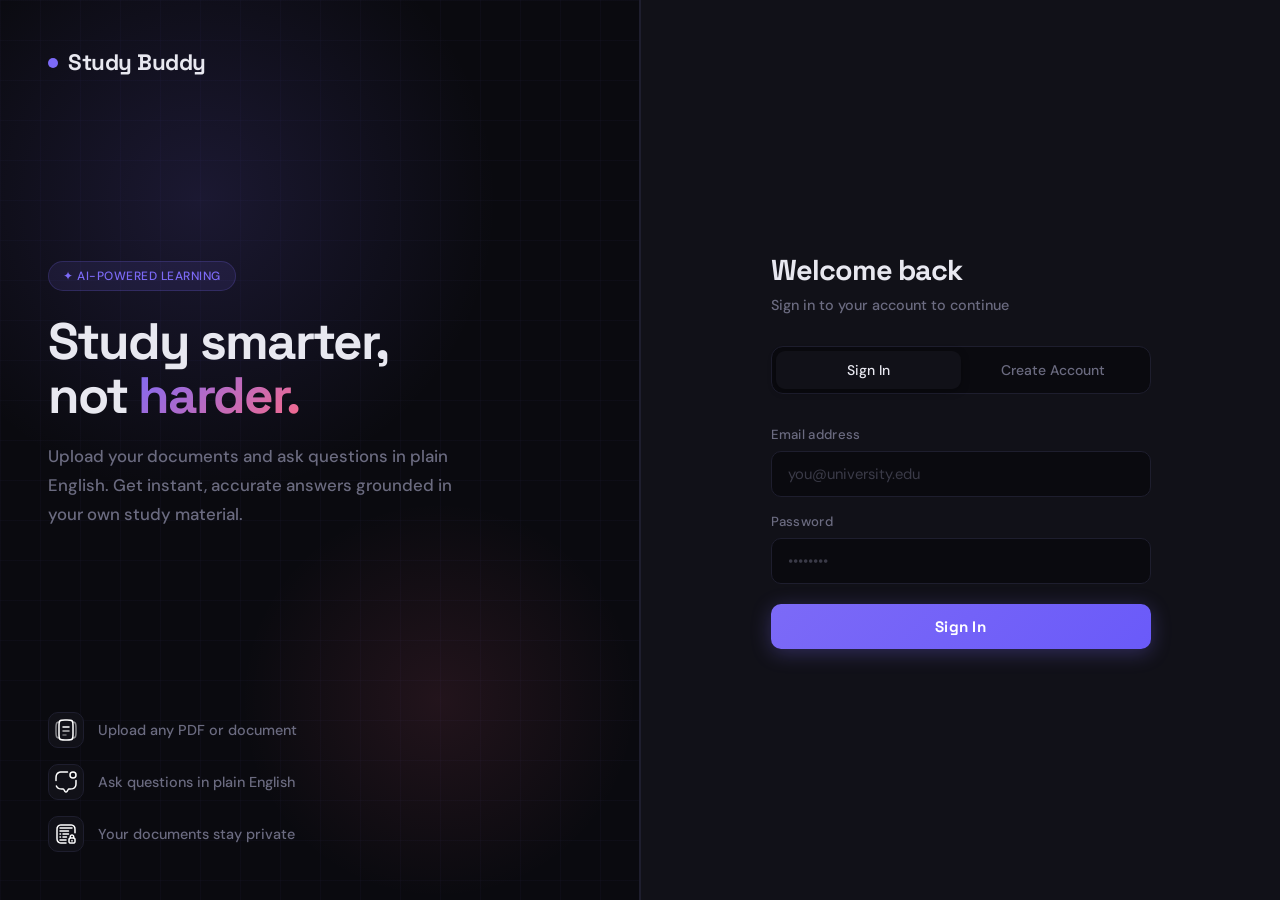
==== static/HTML/index.html @ 40d1d2c9 "wip" ====
<!DOCTYPE html>
<html lang="en">
<head>
    <meta charset="UTF-8">
    <meta name="viewport" content="width=device-width, initial-scale=1.0">
    <title>Study Buddy — Learn Deeper</title>
    <link href="https://fonts.googleapis.com/css2?family=Syne:wght@400;600;700;800&family=DM+Sans:ital,wght@0,300;0,400;0,500;1,300&display=swap" rel="stylesheet">
    <link href="https://fonts.googleapis.com/css2?family=Space+Grotesk:wght@300..700&display=swap" rel="stylesheet">
    <link href="https://fonts.googleapis.com/css2?family=Plus+Jakarta+Sans:ital,wght@0,200..800;1,200..800&display=swap" rel="stylesheet">
    <link rel="stylesheet" href="../CSS/index.css">
    
</head>
<body>

<div class="left">
    <div class="grid-bg"></div>
    <div class="logo">
        <div class="logo-dot"></div>
        Study Buddy
    </div>

    <div class="hero">
        <div class="hero-tag">✦ AI-Powered Learning</div>
        <h1>Study smarter,<br>not <span>harder.</span></h1>
        <p>Upload your documents and ask questions in plain English. Get instant, accurate answers grounded in your own study material.</p>
    </div>

    <div class="features">
        <div class="feature">
            <div class="feature-icon">

                <svg xmlns="http://www.w3.org/2000/svg" width="24" height="24" viewBox="0 0 24 24"><g fill="none" stroke="#fff" stroke-width="1.5"><path d="M5 8c0-2.828 0-4.243.879-5.121C6.757 2 8.172 2 11 2h2c2.828 0 4.243 0 5.121.879C19 3.757 19 5.172 19 8v8c0 2.828 0 4.243-.879 5.121C17.243 22 15.828 22 13 22h-2c-2.828 0-4.243 0-5.121-.879C5 20.243 5 18.828 5 16z"/><path d="M5 4.076c-.975.096-1.631.313-2.121.803C2 5.757 2 7.172 2 10v4c0 2.828 0 4.243.879 5.121c.49.49 1.146.707 2.121.803M19 4.076c.975.096 1.631.313 2.121.803C22 5.757 22 7.172 22 10v4c0 2.828 0 4.243-.879 5.121c-.49.49-1.146.707-2.121.803" opacity="0.5"/><path stroke-linecap="round" d="M9 13h6" opacity="0.7"/><path stroke-linecap="round" d="M9 9h6"/><path stroke-linecap="round" d="M9 17h3" opacity="0.4"/></g></svg>

            </div>
            <span>Upload any PDF or document</span>
        </div>
        <div class="feature">
            <div class="feature-icon">

                <svg xmlns="http://www.w3.org/2000/svg" width="24" height="24" viewBox="0 0 24 24"><g fill="none"><path fill="#fff" d="m13.087 21.388l.645.382zm.542-.916l-.646-.382zm-3.258 0l-.645.382zm.542.916l.646-.382zM13.5 2.75a.75.75 0 0 0 0-1.5zm9.25 7.75a.75.75 0 0 0-1.5 0zm-21.5 0a.75.75 0 0 0 1.5 0zm1.824 5.126a.75.75 0 0 0-1.386.574zm4.716 3.365l-.013.75zm-2.703-.372l-.287.693zm16.532-2.706l.693.287zm-5.409 3.078l-.012-.75zm2.703-.372l.287.693zM4.388 2.737l-.392-.64zm-1.651 1.65l-.64-.391zM9.403 19.21l.377-.649zm4.33 2.56l.541-.916l-1.29-.764l-.543.916zm-4.007-.916l.542.916l1.29-.764l-.541-.916zm2.715.152a.52.52 0 0 1-.882 0l-1.291.764c.773 1.307 2.69 1.307 3.464 0zM10.5 2.75h3v-1.5h-3zm10.75 7.75v1h1.5v-1zM7.803 18.242c-1.256-.022-1.914-.102-2.43-.316L4.8 19.313c.805.334 1.721.408 2.977.43zM1.688 16.2A5.75 5.75 0 0 0 4.8 19.312l.574-1.386a4.25 4.25 0 0 1-2.3-2.3zm19.562-4.7c0 1.175 0 2.019-.046 2.685c-.045.659-.131 1.089-.277 1.441l1.385.574c.235-.566.338-1.178.389-1.913c.05-.729.049-1.632.049-2.787zm-5.027 8.241c1.256-.021 2.172-.095 2.977-.429l-.574-1.386c-.515.214-1.173.294-2.428.316zm4.704-4.115a4.25 4.25 0 0 1-2.3 2.3l.573 1.386a5.75 5.75 0 0 0 3.112-3.112zM10.5 1.25c-1.622 0-2.891 0-3.904.095c-1.023.098-1.862.3-2.6.752l.783 1.28c.464-.285 1.045-.451 1.96-.538c.924-.088 2.11-.089 3.761-.089zM2.75 10.5c0-1.651 0-2.837.089-3.762c.087-.914.253-1.495.537-1.959l-1.279-.783c-.452.738-.654 1.577-.752 2.6C1.25 7.61 1.25 8.878 1.25 10.5zm1.246-8.403a5.75 5.75 0 0 0-1.899 1.899l1.28.783a4.25 4.25 0 0 1 1.402-1.403zm7.02 17.993c-.202-.343-.38-.646-.554-.884a2.2 2.2 0 0 0-.682-.645l-.754 1.297c.047.028.112.078.224.232c.121.166.258.396.476.764zm-3.24-.349c.44.008.718.014.93.037c.198.022.275.054.32.08l.754-1.297a2.2 2.2 0 0 0-.909-.274c-.298-.033-.657-.038-1.069-.045zm6.498 1.113c.218-.367.355-.598.476-.764c.112-.154.177-.204.224-.232l-.754-1.297c-.29.17-.5.395-.682.645c-.173.238-.352.54-.555.884zm1.924-2.612c-.412.007-.771.012-1.069.045c-.311.035-.616.104-.909.274l.754 1.297c.045-.026.122-.058.32-.08c.212-.023.49-.03.93-.037z"/><circle cx="19" cy="5" r="3" stroke="#fff" stroke-width="1.5"/></g></svg>

            </div>
            <span>Ask questions in plain English</span>
        </div>
        <div class="feature">
            <div class="feature-icon">

                <svg xmlns="http://www.w3.org/2000/svg" width="24" height="24" viewBox="0 0 24 24"><path fill="#fff" d="M9.367 2.25h5.266c1.092 0 1.958 0 2.655.057c.714.058 1.317.18 1.869.46a4.75 4.75 0 0 1 2.075 2.077c.281.55.403 1.154.461 1.868c.057.697.057 1.563.057 2.655V10.8a.75.75 0 0 1-1.5 0V9.4c0-1.132 0-1.937-.052-2.566c-.05-.62-.147-1.005-.302-1.31a3.25 3.25 0 0 0-1.42-1.42c-.305-.155-.69-.251-1.31-.302c-.63-.051-1.434-.052-2.566-.052H9.4c-1.132 0-1.937 0-2.566.052c-.62.05-1.005.147-1.31.302a3.25 3.25 0 0 0-1.42 1.42c-.155.305-.251.69-.302 1.31c-.051.63-.052 1.434-.052 2.566v5.2c0 1.133 0 1.937.052 2.566c.05.62.147 1.005.302 1.31a3.25 3.25 0 0 0 1.42 1.42c.305.155.69.251 1.31.302c.63.051 1.434.052 2.566.052H12a.75.75 0 0 1 0 1.5H9.367c-1.092 0-1.958 0-2.655-.057c-.714-.058-1.317-.18-1.868-.46a4.75 4.75 0 0 1-2.076-2.076c-.281-.552-.403-1.155-.461-1.869c-.057-.697-.057-1.563-.057-2.655V9.367c0-1.092 0-1.958.057-2.655c.058-.714.18-1.317.46-1.868a4.75 4.75 0 0 1 2.077-2.076c.55-.281 1.154-.403 1.868-.461c.697-.057 1.563-.057 2.655-.057"/><path fill="#fff" d="M15.536 14.778c0-1.37 1.077-2.528 2.464-2.528s2.464 1.158 2.464 2.528v.732q.093.036.184.083c.386.204.694.526.885.915c.13.264.176.535.197.802c.02.252.02.557.02.907v.677c0 .35 0 .655-.02.907a2.2 2.2 0 0 1-.197.802c-.192.39-.5.711-.885.915a2 2 0 0 1-.797.211c-.247.021-.544.021-.88.021h-1.943c-.335 0-.632 0-.879-.02a2 2 0 0 1-.797-.212a2.06 2.06 0 0 1-.885-.915a2.2 2.2 0 0 1-.197-.802c-.02-.252-.02-.557-.02-.907v-.677c0-.35 0-.655.02-.907c.02-.267.068-.538.197-.802c.191-.39.5-.711.885-.915q.09-.048.184-.083zm1.5.583h1.928v-.583c0-.594-.457-1.028-.964-1.028s-.964.434-.964 1.028zm-.76 1.516c-.166.014-.212.036-.224.043a.56.56 0 0 0-.239.25a.8.8 0 0 0-.048.258a12 12 0 0 0-.015.816v.623c0 .385 0 .63.015.816c.014.178.038.237.048.258c.055.112.14.198.24.25c.011.007.057.03.223.044c.175.014.408.015.781.015h1.886c.373 0 .606 0 .781-.015c.166-.014.212-.037.224-.043a.56.56 0 0 0 .239-.25a.8.8 0 0 0 .048-.259c.015-.186.015-.431.015-.816v-.623c0-.385 0-.63-.015-.816a.8.8 0 0 0-.048-.258a.56.56 0 0 0-.24-.25c-.011-.007-.057-.03-.223-.043a10 10 0 0 0-.781-.016h-1.886c-.373 0-.606 0-.781.016"/><path fill="#fff" d="M18 17.75a.75.75 0 0 1 .75.75v.5a.75.75 0 0 1-1.5 0v-.5a.75.75 0 0 1 .75-.75M5.25 6A.75.75 0 0 1 6 5.25h12a.75.75 0 0 1 0 1.5H6A.75.75 0 0 1 5.25 6m0 3A.75.75 0 0 1 6 8.25h8.5a.75.75 0 0 1 0 1.5H6A.75.75 0 0 1 5.25 9m0 3a.75.75 0 0 1 .75-.75h.5a.75.75 0 0 1 0 1.5H6a.75.75 0 0 1-.75-.75m0 3a.75.75 0 0 1 .75-.75h.5a.75.75 0 0 1 0 1.5H6a.75.75 0 0 1-.75-.75m3-3a.75.75 0 0 1 .75-.75h5.5a.75.75 0 0 1 0 1.5H9a.75.75 0 0 1-.75-.75m0 3a.75.75 0 0 1 .75-.75h3.5a.75.75 0 0 1 0 1.5H9a.75.75 0 0 1-.75-.75m-3 3a.75.75 0 0 1 .75-.75h6a.75.75 0 0 1 0 1.5H6a.75.75 0 0 1-.75-.75"/></svg>

            </div>
            <span>Your documents stay private</span>
        </div>
    </div>
</div>

<div class="divider"></div>

<div class="right">
    <div class="form-container">
        <h2 class="form-title" id="formTitle">Welcome back</h2>
        <p class="form-subtitle" id="formSubtitle">Sign in to your account to continue</p>

        <div class="tabs">
            <button class="tab active" onclick="switchTab('login')">Sign In</button>
            <button class="tab" onclick="switchTab('signup')">Create Account</button>
        </div>

        <div id="message" class="message"></div>

        <form class="form" onsubmit="handleSubmit(event)">
            <div class="field">
                <label>Email address</label>
                <input type="email" id="email" placeholder="you@university.edu" required autocomplete="email" />
            </div>
            <div class="field">
                <label>Password</label>
                <input type="password" id="password" placeholder="••••••••" required autocomplete="current-password" />
            </div>
            <button type="submit" class="btn btn-primary" id="submitBtn">Sign In</button>
        </form>
    </div>
</div>

<script src="../JavaScript/index.js">

</script>

</body>
</html>
---- static/CSS/index.css ----
:root {
            --bg: #0a0a0f;
            --surface: #111118;
            --border: #1e1e2e;
            --accent: #7c6af7;
            --accent2: #f76a8a;
            --text: #e8e8f0;
            --muted: #6b6b80;
            --success: #4ade80;
            --error: #f87171;
        }

        * { margin: 0; padding: 0; box-sizing: border-box; }

        body {
            background: var(--bg);
            color: var(--text);
            font-family: 'DM Sans', sans-serif;
            min-height: 100vh;
            display: flex;
            overflow: hidden;
        }

        /* LEFT PANEL */
        .left {
            flex: 1;
            display: flex;
            flex-direction: column;
            justify-content: space-between;
            padding: 48px;
            position: relative;
            overflow: hidden;
        }

        .left::before {
            content: '';
            position: absolute;
            width: 600px;
            height: 600px;
            background: radial-gradient(circle, rgba(124,106,247,0.15) 0%, transparent 70%);
            top: -100px;
            left: -100px;
            pointer-events: none;
        }

        .left::after {
            content: '';
            position: absolute;
            width: 400px;
            height: 400px;
            background: radial-gradient(circle, rgba(247,106,138,0.1) 0%, transparent 70%);
            bottom: 0;
            right: 0;
            pointer-events: none;
        }

        .logo {
            font-family: 'Space Grotesk', sans-serif;
            font-weight: 800;
            font-size: 1.4rem;
            letter-spacing: -0.5px;
            display: flex;
            align-items: center;
            gap: 10px;
            z-index: 1;
        }

        .logo-dot {
            width: 10px;
            height: 10px;
            background: var(--accent);
            border-radius: 50%;
            animation: pulse 2s ease-in-out infinite;
        }

        @keyframes pulse {
            0%, 100% { transform: scale(1); opacity: 1; }
            50% { transform: scale(1.4); opacity: 0.7; }
        }

        .hero {
            z-index: 1;
        }

        .hero-tag {
            display: inline-block;
            font-size: 0.75rem;
            font-weight: 500;
            color: var(--accent);
            background: rgba(124,106,247,0.1);
            border: 1px solid rgba(124,106,247,0.2);
            padding: 6px 14px;
            border-radius: 100px;
            margin-bottom: 24px;
            letter-spacing: 0.5px;
            text-transform: uppercase;
        }

        .hero h1 {
            font-family: 'Space Grotesk', sans-serif;
            font-weight: 800;
            font-size: clamp(2.5rem, 4vw, 3.8rem);
            line-height: 1.05;
            letter-spacing: -2px;
            margin-bottom: 20px;
        }

        .hero h1 span {
            background: linear-gradient(135deg, var(--accent), var(--accent2));
            -webkit-background-clip: text;
            -webkit-text-fill-color: transparent;
            background-clip: text;
        }

        .hero p {
            color: var(--muted);
            font-size: 1.05rem;
            line-height: 1.7;
            max-width: 420px;
            font-weight: 500;
        }

        .features {
            display: flex;
            flex-direction: column;
            gap: 16px;
            z-index: 1;
        }

        .feature {
            display: flex;
            align-items: center;
            gap: 14px;
            color: var(--muted);
            font-size: 0.9rem;
        }

        .feature span{
            color: var(--muted);
            font-size: 0.9rem;
            line-height: 1.7;
            max-width: 420px;
            font-weight: 500;
        }

        .feature-icon {
            width: 36px;
            height: 36px;
            background: var(--surface);
            border: 1px solid var(--border);
            border-radius: 10px;
            display: flex;
            align-items: center;
            justify-content: center;
            font-size: 1rem;
            flex-shrink: 0;
        }

        /* DIVIDER */
        .divider {
            width: 1px;
            background: var(--border);
        }

        /* RIGHT PANEL */
        .right {
            width: 50%;
            display: flex;
            align-items: center;
            justify-content: center;
            padding: 48px 40px;
            background: var(--surface);
            border-left: 1px solid var(--border);
        }

        .form-container {
            width: 100%;
            max-width: 380px;
            animation: fadeUp 0.5s ease forwards;
        }

        .form-title {
            font-family: 'Space Grotesk', sans-serif;
            font-weight: 700;
            font-size: 1.8rem;
            letter-spacing: -1px;
            margin-bottom: 8px;
        }

        .form-subtitle {
            color: var(--muted);
            font-size: 0.9rem;
            margin-bottom: 32px;
            font-weight: 500;
        }

        .tabs {
            display: flex;
            background: var(--bg);
            border-radius: 12px;
            padding: 4px;
            margin-bottom: 32px;
            border: 1px solid var(--border);
        }

        .tab {
            flex: 1;
            padding: 10px;
            text-align: center;
            font-size: 0.875rem;
            font-weight: 500;
            color: var(--muted);
            cursor: pointer;
            border-radius: 9px;
            transition: all 0.2s ease;
            font-family: 'DM Sans', sans-serif;
            border: none;
            background: none;
        }

        .tab.active {
            background: var(--surface);
            color: var(--text);
            box-shadow: 0 2px 8px rgba(0,0,0,0.3);
        }

        .form { display: flex; flex-direction: column; gap: 16px; }

        .field { display: flex; flex-direction: column; gap: 8px; }

        .field label {
            font-size: 0.825rem;
            font-weight: 500;
            color: var(--muted);
            letter-spacing: 0.3px;
        }

        .field input {
            background: var(--bg);
            border: 1px solid var(--border);
            border-radius: 10px;
            padding: 12px 16px;
            color: var(--text);
            font-family: 'DM Sans', sans-serif;
            font-size: 0.925rem;
            transition: all 0.2s ease;
            outline: none;
        }

        .field input:focus {
            border-color: var(--accent);
            box-shadow: 0 0 0 3px rgba(124,106,247,0.1);
        }

        .field input::placeholder { color: var(--muted); opacity: 0.5; }

        .btn {
            padding: 13px;
            border-radius: 10px;
            border: none;
            font-family: 'Space Grotesk', sans-serif;
            font-weight: 700;
            font-size: 0.95rem;
            cursor: pointer;
            transition: all 0.2s ease;
            margin-top: 4px;
            letter-spacing: 0.3px;
            width: 100%;
        }

        .btn-primary {
            background: linear-gradient(135deg, var(--accent), #6a5af9);
            color: white;
            box-shadow: 0 4px 20px rgba(124,106,247,0.3);
        }

        .btn-primary:hover {
            transform: translateY(-1px);
            box-shadow: 0 6px 24px rgba(124,106,247,0.4);
        }

        .btn-primary:active { transform: translateY(0); }
        .btn:disabled { opacity: 0.6; cursor: not-allowed; transform: none !important; }

        .message {
            padding: 12px 16px;
            border-radius: 10px;
            font-size: 0.875rem;
            display: none;
            align-items: center;
            gap: 10px;
            margin-bottom: 16px;
        }

        .message.error {
            background: rgba(248,113,113,0.1);
            border: 1px solid rgba(248,113,113,0.2);
            color: var(--error);
            display: flex;
        }

        .message.success {
            background: rgba(74,222,128,0.1);
            border: 1px solid rgba(74,222,128,0.2);
            color: var(--success);
            display: flex;
        }

        @keyframes spin { to { transform: rotate(360deg); } }

        .spinner {
            width: 16px;
            height: 16px;
            border: 2px solid rgba(255,255,255,0.3);
            border-top-color: white;
            border-radius: 50%;
            animation: spin 0.7s linear infinite;
            display: inline-block;
            margin-right: 8px;
            vertical-align: middle;
        }

        @keyframes fadeUp {
            from { opacity: 0; transform: translateY(16px); }
            to { opacity: 1; transform: translateY(0); }
        }

        .grid-bg {
            position: absolute;
            inset: 0;
            background-image:
                linear-gradient(rgba(124,106,247,0.03) 1px, transparent 1px),
                linear-gradient(90deg, rgba(124,106,247,0.03) 1px, transparent 1px);
            background-size: 40px 40px;
            pointer-events: none;
        }

        /* MOBILE */
        @media (max-width: 768px) {
            body {
                flex-direction: column;
                overflow: auto;
            }

            .left {
                padding: 32px 24px;
                min-height: auto;
                gap: 32px;
            }

            .hero h1 { font-size: 2.2rem; }

            .features { display: none; }

            .divider { width: 100%; height: 1px; }

            .right {
                width: 100%;
                border-left: none;
                border-top: 1px solid var(--border);
                padding: 32px 24px 48px;
                align-items: flex-start;
            }

            .form-container { max-width: 100%; }

            .field input { font-size: 16px; }
        }

        @media (max-width: 768px) {
        body {
            flex-direction: column;
            overflow: auto;
        }

        .left {
            width: 100%;
            min-height: auto;
            padding: 32px 24px;
            gap: 24px;
        }

        .hero h1 { font-size: 2.2rem; }

        .features { display: none; }

        .divider { width: 100%; height: 1px; }

        .right {
            width: 100%;
            border-left: none;
            border-top: 1px solid var(--border);
            padding: 32px 24px 48px;
            align-items: flex-start;
        }

        .form-container { max-width: 100%; }

        .field input { font-size: 16px; }
    }
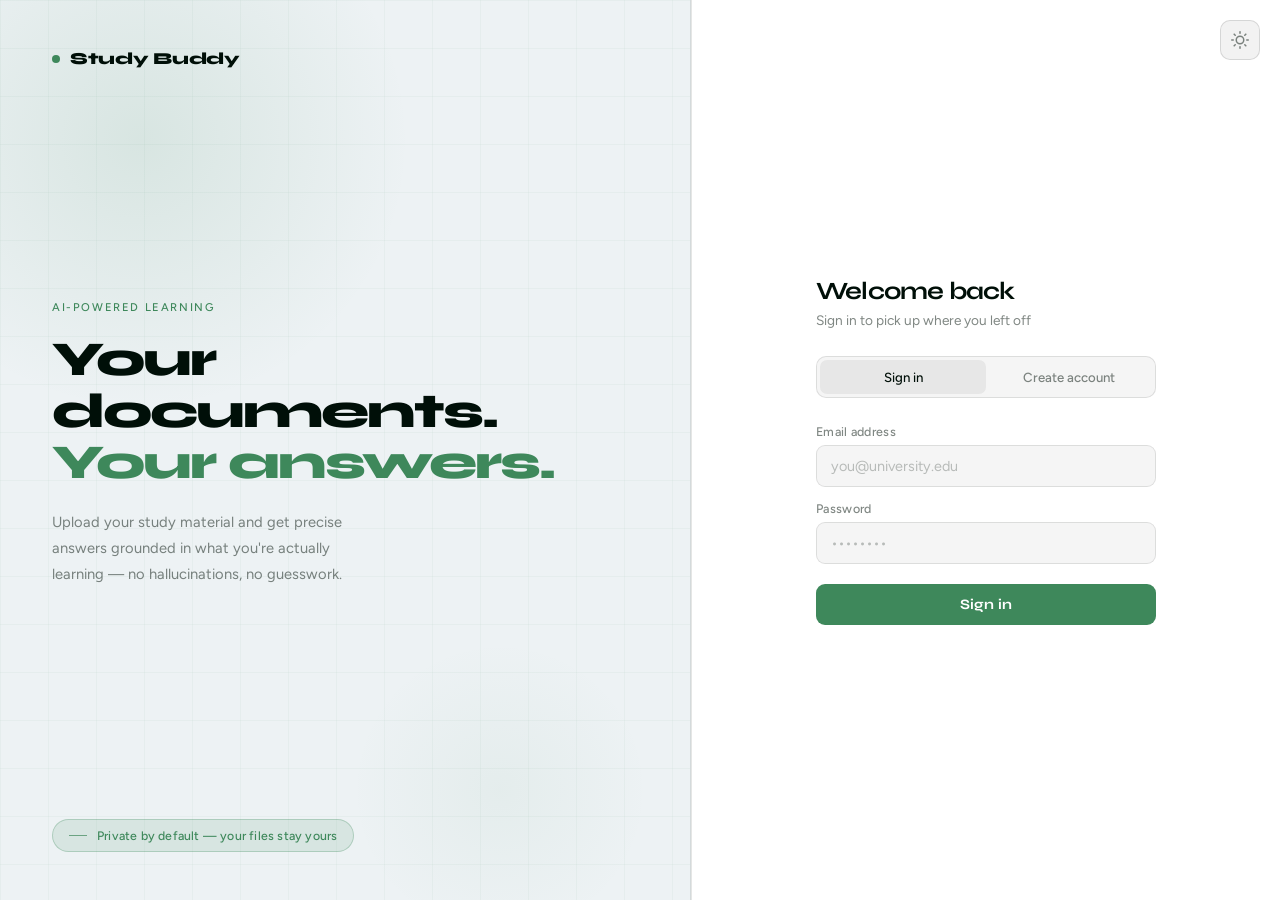
==== commit 5036afb3: "initial commit" ====
--- a/static/HTML/index.html
+++ b/static/HTML/index.html
@@ -1,89 +1,89 @@
+
 <!DOCTYPE html>
-<html lang="en">
+<html lang="en" data-theme="light">
 <head>
-    <meta charset="UTF-8">
-    <meta name="viewport" content="width=device-width, initial-scale=1.0">
-    <title>Study Buddy — Learn Deeper</title>
-    <link href="https://fonts.googleapis.com/css2?family=Syne:wght@400;600;700;800&family=DM+Sans:ital,wght@0,300;0,400;0,500;1,300&display=swap" rel="stylesheet">
-    <link href="https://fonts.googleapis.com/css2?family=Space+Grotesk:wght@300..700&display=swap" rel="stylesheet">
-    <link href="https://fonts.googleapis.com/css2?family=Plus+Jakarta+Sans:ital,wght@0,200..800;1,200..800&display=swap" rel="stylesheet">
-    <link rel="stylesheet" href="../CSS/index.css">
-    
+  <meta charset="UTF-8" />
+  <meta name="viewport" content="width=device-width, initial-scale=1.0" />
+  <title>Study Buddy — Learn Deeper</title>
+  <link rel="preconnect" href="https://fonts.googleapis.com" />
+  <link rel="preconnect" href="https://fonts.gstatic.com" crossorigin />
+  <link href="https://fonts.googleapis.com/css2?family=Syne:wght@400;500;700;800&family=Figtree:wght@300;400;500&display=swap" rel="stylesheet" />
+   <link rel="stylesheet" href="../CSS/index.css">
 </head>
 <body>
 
-<div class="left">
-    <div class="grid-bg"></div>
-    <div class="logo">
-        <div class="logo-dot"></div>
+  <!-- Theme toggle -->
+  <button class="theme-toggle" onclick="toggleTheme()" aria-label="Toggle theme">
+    <!-- Moon (shown in dark mode) -->
+    <svg class="icon-moon" viewBox="0 0 24 24" fill="none" stroke="currentColor" stroke-width="2" stroke-linecap="round" stroke-linejoin="round" style="color:var(--toggle-icon)">
+      <path d="M21 12.79A9 9 0 1 1 11.21 3a7 7 0 0 0 9.79 9.79z"/>
+    </svg>
+    <!-- Sun (shown in light mode) -->
+    <svg class="icon-sun" viewBox="0 0 24 24" fill="none" stroke="currentColor" stroke-width="2" stroke-linecap="round" stroke-linejoin="round" style="color:var(--toggle-icon)">
+      <circle cx="12" cy="12" r="5"/>
+      <line x1="12" y1="1" x2="12" y2="3"/>
+      <line x1="12" y1="21" x2="12" y2="23"/>
+      <line x1="4.22" y1="4.22" x2="5.64" y2="5.64"/>
+      <line x1="18.36" y1="18.36" x2="19.78" y2="19.78"/>
+      <line x1="1" y1="12" x2="3" y2="12"/>
+      <line x1="21" y1="12" x2="23" y2="12"/>
+      <line x1="4.22" y1="19.78" x2="5.64" y2="18.36"/>
+      <line x1="18.36" y1="5.64" x2="19.78" y2="4.22"/>
+    </svg>
+  </button>
+
+  <div class="wrap">
+
+    <!-- LEFT -->
+    <div class="left">
+      <div class="grid-overlay"></div>
+
+      <div class="wordmark">
+        <span class="dot"></span>
         Study Buddy
+      </div>
+
+      <div class="brand-body">
+        <p class="eyebrow">AI-Powered Learning</p>
+        <h1 class="headline">Your documents.<br><em>Your answers.</em></h1>
+        <p class="sub">Upload your study material and get precise answers grounded in what you're actually learning — no hallucinations, no guesswork.</p>
+      </div>
+
+      <div class="tag">
+        <span class="tag-line"></span>
+        <span class="tag-text">Private by default &mdash; your files stay yours</span>
+      </div>
     </div>
 
-    <div class="hero">
-        <div class="hero-tag">✦ AI-Powered Learning</div>
-        <h1>Study smarter,<br>not <span>harder.</span></h1>
-        <p>Upload your documents and ask questions in plain English. Get instant, accurate answers grounded in your own study material.</p>
-    </div>
+    <div class="divider"></div>
 
-    <div class="features">
-        <div class="feature">
-            <div class="feature-icon">
-
-                <svg xmlns="http://www.w3.org/2000/svg" width="24" height="24" viewBox="0 0 24 24"><g fill="none" stroke="#fff" stroke-width="1.5"><path d="M5 8c0-2.828 0-4.243.879-5.121C6.757 2 8.172 2 11 2h2c2.828 0 4.243 0 5.121.879C19 3.757 19 5.172 19 8v8c0 2.828 0 4.243-.879 5.121C17.243 22 15.828 22 13 22h-2c-2.828 0-4.243 0-5.121-.879C5 20.243 5 18.828 5 16z"/><path d="M5 4.076c-.975.096-1.631.313-2.121.803C2 5.757 2 7.172 2 10v4c0 2.828 0 4.243.879 5.121c.49.49 1.146.707 2.121.803M19 4.076c.975.096 1.631.313 2.121.803C22 5.757 22 7.172 22 10v4c0 2.828 0 4.243-.879 5.121c-.49.49-1.146.707-2.121.803" opacity="0.5"/><path stroke-linecap="round" d="M9 13h6" opacity="0.7"/><path stroke-linecap="round" d="M9 9h6"/><path stroke-linecap="round" d="M9 17h3" opacity="0.4"/></g></svg>
-
-            </div>
-            <span>Upload any PDF or document</span>
-        </div>
-        <div class="feature">
-            <div class="feature-icon">
-
-                <svg xmlns="http://www.w3.org/2000/svg" width="24" height="24" viewBox="0 0 24 24"><g fill="none"><path fill="#fff" d="m13.087 21.388l.645.382zm.542-.916l-.646-.382zm-3.258 0l-.645.382zm.542.916l.646-.382zM13.5 2.75a.75.75 0 0 0 0-1.5zm9.25 7.75a.75.75 0 0 0-1.5 0zm-21.5 0a.75.75 0 0 0 1.5 0zm1.824 5.126a.75.75 0 0 0-1.386.574zm4.716 3.365l-.013.75zm-2.703-.372l-.287.693zm16.532-2.706l.693.287zm-5.409 3.078l-.012-.75zm2.703-.372l.287.693zM4.388 2.737l-.392-.64zm-1.651 1.65l-.64-.391zM9.403 19.21l.377-.649zm4.33 2.56l.541-.916l-1.29-.764l-.543.916zm-4.007-.916l.542.916l1.29-.764l-.541-.916zm2.715.152a.52.52 0 0 1-.882 0l-1.291.764c.773 1.307 2.69 1.307 3.464 0zM10.5 2.75h3v-1.5h-3zm10.75 7.75v1h1.5v-1zM7.803 18.242c-1.256-.022-1.914-.102-2.43-.316L4.8 19.313c.805.334 1.721.408 2.977.43zM1.688 16.2A5.75 5.75 0 0 0 4.8 19.312l.574-1.386a4.25 4.25 0 0 1-2.3-2.3zm19.562-4.7c0 1.175 0 2.019-.046 2.685c-.045.659-.131 1.089-.277 1.441l1.385.574c.235-.566.338-1.178.389-1.913c.05-.729.049-1.632.049-2.787zm-5.027 8.241c1.256-.021 2.172-.095 2.977-.429l-.574-1.386c-.515.214-1.173.294-2.428.316zm4.704-4.115a4.25 4.25 0 0 1-2.3 2.3l.573 1.386a5.75 5.75 0 0 0 3.112-3.112zM10.5 1.25c-1.622 0-2.891 0-3.904.095c-1.023.098-1.862.3-2.6.752l.783 1.28c.464-.285 1.045-.451 1.96-.538c.924-.088 2.11-.089 3.761-.089zM2.75 10.5c0-1.651 0-2.837.089-3.762c.087-.914.253-1.495.537-1.959l-1.279-.783c-.452.738-.654 1.577-.752 2.6C1.25 7.61 1.25 8.878 1.25 10.5zm1.246-8.403a5.75 5.75 0 0 0-1.899 1.899l1.28.783a4.25 4.25 0 0 1 1.402-1.403zm7.02 17.993c-.202-.343-.38-.646-.554-.884a2.2 2.2 0 0 0-.682-.645l-.754 1.297c.047.028.112.078.224.232c.121.166.258.396.476.764zm-3.24-.349c.44.008.718.014.93.037c.198.022.275.054.32.08l.754-1.297a2.2 2.2 0 0 0-.909-.274c-.298-.033-.657-.038-1.069-.045zm6.498 1.113c.218-.367.355-.598.476-.764c.112-.154.177-.204.224-.232l-.754-1.297c-.29.17-.5.395-.682.645c-.173.238-.352.54-.555.884zm1.924-2.612c-.412.007-.771.012-1.069.045c-.311.035-.616.104-.909.274l.754 1.297c.045-.026.122-.058.32-.08c.212-.023.49-.03.93-.037z"/><circle cx="19" cy="5" r="3" stroke="#fff" stroke-width="1.5"/></g></svg>
-
-            </div>
-            <span>Ask questions in plain English</span>
-        </div>
-        <div class="feature">
-            <div class="feature-icon">
-
-                <svg xmlns="http://www.w3.org/2000/svg" width="24" height="24" viewBox="0 0 24 24"><path fill="#fff" d="M9.367 2.25h5.266c1.092 0 1.958 0 2.655.057c.714.058 1.317.18 1.869.46a4.75 4.75 0 0 1 2.075 2.077c.281.55.403 1.154.461 1.868c.057.697.057 1.563.057 2.655V10.8a.75.75 0 0 1-1.5 0V9.4c0-1.132 0-1.937-.052-2.566c-.05-.62-.147-1.005-.302-1.31a3.25 3.25 0 0 0-1.42-1.42c-.305-.155-.69-.251-1.31-.302c-.63-.051-1.434-.052-2.566-.052H9.4c-1.132 0-1.937 0-2.566.052c-.62.05-1.005.147-1.31.302a3.25 3.25 0 0 0-1.42 1.42c-.155.305-.251.69-.302 1.31c-.051.63-.052 1.434-.052 2.566v5.2c0 1.133 0 1.937.052 2.566c.05.62.147 1.005.302 1.31a3.25 3.25 0 0 0 1.42 1.42c.305.155.69.251 1.31.302c.63.051 1.434.052 2.566.052H12a.75.75 0 0 1 0 1.5H9.367c-1.092 0-1.958 0-2.655-.057c-.714-.058-1.317-.18-1.868-.46a4.75 4.75 0 0 1-2.076-2.076c-.281-.552-.403-1.155-.461-1.869c-.057-.697-.057-1.563-.057-2.655V9.367c0-1.092 0-1.958.057-2.655c.058-.714.18-1.317.46-1.868a4.75 4.75 0 0 1 2.077-2.076c.55-.281 1.154-.403 1.868-.461c.697-.057 1.563-.057 2.655-.057"/><path fill="#fff" d="M15.536 14.778c0-1.37 1.077-2.528 2.464-2.528s2.464 1.158 2.464 2.528v.732q.093.036.184.083c.386.204.694.526.885.915c.13.264.176.535.197.802c.02.252.02.557.02.907v.677c0 .35 0 .655-.02.907a2.2 2.2 0 0 1-.197.802c-.192.39-.5.711-.885.915a2 2 0 0 1-.797.211c-.247.021-.544.021-.88.021h-1.943c-.335 0-.632 0-.879-.02a2 2 0 0 1-.797-.212a2.06 2.06 0 0 1-.885-.915a2.2 2.2 0 0 1-.197-.802c-.02-.252-.02-.557-.02-.907v-.677c0-.35 0-.655.02-.907c.02-.267.068-.538.197-.802c.191-.39.5-.711.885-.915q.09-.048.184-.083zm1.5.583h1.928v-.583c0-.594-.457-1.028-.964-1.028s-.964.434-.964 1.028zm-.76 1.516c-.166.014-.212.036-.224.043a.56.56 0 0 0-.239.25a.8.8 0 0 0-.048.258a12 12 0 0 0-.015.816v.623c0 .385 0 .63.015.816c.014.178.038.237.048.258c.055.112.14.198.24.25c.011.007.057.03.223.044c.175.014.408.015.781.015h1.886c.373 0 .606 0 .781-.015c.166-.014.212-.037.224-.043a.56.56 0 0 0 .239-.25a.8.8 0 0 0 .048-.259c.015-.186.015-.431.015-.816v-.623c0-.385 0-.63-.015-.816a.8.8 0 0 0-.048-.258a.56.56 0 0 0-.24-.25c-.011-.007-.057-.03-.223-.043a10 10 0 0 0-.781-.016h-1.886c-.373 0-.606 0-.781.016"/><path fill="#fff" d="M18 17.75a.75.75 0 0 1 .75.75v.5a.75.75 0 0 1-1.5 0v-.5a.75.75 0 0 1 .75-.75M5.25 6A.75.75 0 0 1 6 5.25h12a.75.75 0 0 1 0 1.5H6A.75.75 0 0 1 5.25 6m0 3A.75.75 0 0 1 6 8.25h8.5a.75.75 0 0 1 0 1.5H6A.75.75 0 0 1 5.25 9m0 3a.75.75 0 0 1 .75-.75h.5a.75.75 0 0 1 0 1.5H6a.75.75 0 0 1-.75-.75m0 3a.75.75 0 0 1 .75-.75h.5a.75.75 0 0 1 0 1.5H6a.75.75 0 0 1-.75-.75m3-3a.75.75 0 0 1 .75-.75h5.5a.75.75 0 0 1 0 1.5H9a.75.75 0 0 1-.75-.75m0 3a.75.75 0 0 1 .75-.75h3.5a.75.75 0 0 1 0 1.5H9a.75.75 0 0 1-.75-.75m-3 3a.75.75 0 0 1 .75-.75h6a.75.75 0 0 1 0 1.5H6a.75.75 0 0 1-.75-.75"/></svg>
-
-            </div>
-            <span>Your documents stay private</span>
-        </div>
-    </div>
-</div>
-
-<div class="divider"></div>
-
-<div class="right">
-    <div class="form-container">
-        <h2 class="form-title" id="formTitle">Welcome back</h2>
-        <p class="form-subtitle" id="formSubtitle">Sign in to your account to continue</p>
+    <!-- RIGHT -->
+    <div class="right">
+      <div class="form-wrap">
+        <h2 class="form-title" id="fTitle">Welcome back</h2>
+        <p class="form-sub" id="fSub">Sign in to pick up where you left off</p>
 
         <div class="tabs">
-            <button class="tab active" onclick="switchTab('login')">Sign In</button>
-            <button class="tab" onclick="switchTab('signup')">Create Account</button>
+          <button class="tab active" onclick="switchTab('login')">Sign in</button>
+          <button class="tab" onclick="switchTab('signup')">Create account</button>
         </div>
 
-        <div id="message" class="message"></div>
+        <div class="msg" id="msg"></div>
 
-        <form class="form" onsubmit="handleSubmit(event)">
-            <div class="field">
-                <label>Email address</label>
-                <input type="email" id="email" placeholder="you@university.edu" required autocomplete="email" />
-            </div>
-            <div class="field">
-                <label>Password</label>
-                <input type="password" id="password" placeholder="••••••••" required autocomplete="current-password" />
-            </div>
-            <button type="submit" class="btn btn-primary" id="submitBtn">Sign In</button>
-        </form>
+        <div class="fields">
+          <div class="field">
+            <label for="email">Email address</label>
+            <input type="email" id="email" placeholder="you@university.edu" autocomplete="email" />
+          </div>
+          <div class="field">
+            <label for="password">Password</label>
+            <input type="password" id="password" placeholder="••••••••" autocomplete="current-password" />
+          </div>
+          <button class="btn" id="submitBtn" onclick="handleSubmit()">Sign in</button>
+        </div>
+      </div>
     </div>
-</div>
-
-<script src="../JavaScript/index.js">
-
-</script>
-
+  </div>
+  <script src="../JavaScript/index.js"></script>
 </body>
 </html>
--- a/static/CSS/index.css
+++ b/static/CSS/index.css
@@ -1,400 +1,393 @@
-:root {
-            --bg: #0a0a0f;
-            --surface: #111118;
-            --border: #1e1e2e;
-            --accent: #7c6af7;
-            --accent2: #f76a8a;
-            --text: #e8e8f0;
-            --muted: #6b6b80;
-            --success: #4ade80;
-            --error: #f87171;
-        }
-
-        * { margin: 0; padding: 0; box-sizing: border-box; }
-
-        body {
-            background: var(--bg);
-            color: var(--text);
-            font-family: 'DM Sans', sans-serif;
-            min-height: 100vh;
-            display: flex;
-            overflow: hidden;
-        }
-
-        /* LEFT PANEL */
-        .left {
-            flex: 1;
-            display: flex;
-            flex-direction: column;
-            justify-content: space-between;
-            padding: 48px;
-            position: relative;
-            overflow: hidden;
-        }
-
-        .left::before {
-            content: '';
-            position: absolute;
-            width: 600px;
-            height: 600px;
-            background: radial-gradient(circle, rgba(124,106,247,0.15) 0%, transparent 70%);
-            top: -100px;
-            left: -100px;
-            pointer-events: none;
-        }
-
-        .left::after {
-            content: '';
-            position: absolute;
-            width: 400px;
-            height: 400px;
-            background: radial-gradient(circle, rgba(247,106,138,0.1) 0%, transparent 70%);
-            bottom: 0;
-            right: 0;
-            pointer-events: none;
-        }
-
-        .logo {
-            font-family: 'Space Grotesk', sans-serif;
-            font-weight: 800;
-            font-size: 1.4rem;
-            letter-spacing: -0.5px;
-            display: flex;
-            align-items: center;
-            gap: 10px;
-            z-index: 1;
-        }
-
-        .logo-dot {
-            width: 10px;
-            height: 10px;
-            background: var(--accent);
-            border-radius: 50%;
-            animation: pulse 2s ease-in-out infinite;
-        }
-
-        @keyframes pulse {
-            0%, 100% { transform: scale(1); opacity: 1; }
-            50% { transform: scale(1.4); opacity: 0.7; }
-        }
-
-        .hero {
-            z-index: 1;
-        }
-
-        .hero-tag {
-            display: inline-block;
-            font-size: 0.75rem;
-            font-weight: 500;
-            color: var(--accent);
-            background: rgba(124,106,247,0.1);
-            border: 1px solid rgba(124,106,247,0.2);
-            padding: 6px 14px;
-            border-radius: 100px;
-            margin-bottom: 24px;
-            letter-spacing: 0.5px;
-            text-transform: uppercase;
-        }
-
-        .hero h1 {
-            font-family: 'Space Grotesk', sans-serif;
-            font-weight: 800;
-            font-size: clamp(2.5rem, 4vw, 3.8rem);
-            line-height: 1.05;
-            letter-spacing: -2px;
-            margin-bottom: 20px;
-        }
-
-        .hero h1 span {
-            background: linear-gradient(135deg, var(--accent), var(--accent2));
-            -webkit-background-clip: text;
-            -webkit-text-fill-color: transparent;
-            background-clip: text;
-        }
-
-        .hero p {
-            color: var(--muted);
-            font-size: 1.05rem;
-            line-height: 1.7;
-            max-width: 420px;
-            font-weight: 500;
-        }
-
-        .features {
-            display: flex;
-            flex-direction: column;
-            gap: 16px;
-            z-index: 1;
-        }
-
-        .feature {
-            display: flex;
-            align-items: center;
-            gap: 14px;
-            color: var(--muted);
-            font-size: 0.9rem;
-        }
-
-        .feature span{
-            color: var(--muted);
-            font-size: 0.9rem;
-            line-height: 1.7;
-            max-width: 420px;
-            font-weight: 500;
-        }
-
-        .feature-icon {
-            width: 36px;
-            height: 36px;
-            background: var(--surface);
-            border: 1px solid var(--border);
-            border-radius: 10px;
-            display: flex;
-            align-items: center;
-            justify-content: center;
-            font-size: 1rem;
-            flex-shrink: 0;
-        }
-
-        /* DIVIDER */
-        .divider {
-            width: 1px;
-            background: var(--border);
-        }
-
-        /* RIGHT PANEL */
-        .right {
-            width: 50%;
-            display: flex;
-            align-items: center;
-            justify-content: center;
-            padding: 48px 40px;
-            background: var(--surface);
-            border-left: 1px solid var(--border);
-        }
-
-        .form-container {
-            width: 100%;
-            max-width: 380px;
-            animation: fadeUp 0.5s ease forwards;
-        }
-
-        .form-title {
-            font-family: 'Space Grotesk', sans-serif;
-            font-weight: 700;
-            font-size: 1.8rem;
-            letter-spacing: -1px;
-            margin-bottom: 8px;
-        }
-
-        .form-subtitle {
-            color: var(--muted);
-            font-size: 0.9rem;
-            margin-bottom: 32px;
-            font-weight: 500;
-        }
-
-        .tabs {
-            display: flex;
-            background: var(--bg);
-            border-radius: 12px;
-            padding: 4px;
-            margin-bottom: 32px;
-            border: 1px solid var(--border);
-        }
-
-        .tab {
-            flex: 1;
-            padding: 10px;
-            text-align: center;
-            font-size: 0.875rem;
-            font-weight: 500;
-            color: var(--muted);
-            cursor: pointer;
-            border-radius: 9px;
-            transition: all 0.2s ease;
-            font-family: 'DM Sans', sans-serif;
-            border: none;
-            background: none;
-        }
-
-        .tab.active {
-            background: var(--surface);
-            color: var(--text);
-            box-shadow: 0 2px 8px rgba(0,0,0,0.3);
-        }
-
-        .form { display: flex; flex-direction: column; gap: 16px; }
-
-        .field { display: flex; flex-direction: column; gap: 8px; }
-
-        .field label {
-            font-size: 0.825rem;
-            font-weight: 500;
-            color: var(--muted);
-            letter-spacing: 0.3px;
-        }
-
-        .field input {
-            background: var(--bg);
-            border: 1px solid var(--border);
-            border-radius: 10px;
-            padding: 12px 16px;
-            color: var(--text);
-            font-family: 'DM Sans', sans-serif;
-            font-size: 0.925rem;
-            transition: all 0.2s ease;
-            outline: none;
-        }
-
-        .field input:focus {
-            border-color: var(--accent);
-            box-shadow: 0 0 0 3px rgba(124,106,247,0.1);
-        }
-
-        .field input::placeholder { color: var(--muted); opacity: 0.5; }
-
-        .btn {
-            padding: 13px;
-            border-radius: 10px;
-            border: none;
-            font-family: 'Space Grotesk', sans-serif;
-            font-weight: 700;
-            font-size: 0.95rem;
-            cursor: pointer;
-            transition: all 0.2s ease;
-            margin-top: 4px;
-            letter-spacing: 0.3px;
-            width: 100%;
-        }
-
-        .btn-primary {
-            background: linear-gradient(135deg, var(--accent), #6a5af9);
-            color: white;
-            box-shadow: 0 4px 20px rgba(124,106,247,0.3);
-        }
-
-        .btn-primary:hover {
-            transform: translateY(-1px);
-            box-shadow: 0 6px 24px rgba(124,106,247,0.4);
-        }
-
-        .btn-primary:active { transform: translateY(0); }
-        .btn:disabled { opacity: 0.6; cursor: not-allowed; transform: none !important; }
-
-        .message {
-            padding: 12px 16px;
-            border-radius: 10px;
-            font-size: 0.875rem;
-            display: none;
-            align-items: center;
-            gap: 10px;
-            margin-bottom: 16px;
-        }
-
-        .message.error {
-            background: rgba(248,113,113,0.1);
-            border: 1px solid rgba(248,113,113,0.2);
-            color: var(--error);
-            display: flex;
-        }
-
-        .message.success {
-            background: rgba(74,222,128,0.1);
-            border: 1px solid rgba(74,222,128,0.2);
-            color: var(--success);
-            display: flex;
-        }
-
-        @keyframes spin { to { transform: rotate(360deg); } }
-
-        .spinner {
-            width: 16px;
-            height: 16px;
-            border: 2px solid rgba(255,255,255,0.3);
-            border-top-color: white;
-            border-radius: 50%;
-            animation: spin 0.7s linear infinite;
-            display: inline-block;
-            margin-right: 8px;
-            vertical-align: middle;
-        }
-
-        @keyframes fadeUp {
-            from { opacity: 0; transform: translateY(16px); }
-            to { opacity: 1; transform: translateY(0); }
-        }
-
-        .grid-bg {
-            position: absolute;
-            inset: 0;
-            background-image:
-                linear-gradient(rgba(124,106,247,0.03) 1px, transparent 1px),
-                linear-gradient(90deg, rgba(124,106,247,0.03) 1px, transparent 1px);
-            background-size: 40px 40px;
-            pointer-events: none;
-        }
-
-        /* MOBILE */
-        @media (max-width: 768px) {
-            body {
-                flex-direction: column;
-                overflow: auto;
-            }
-
-            .left {
-                padding: 32px 24px;
-                min-height: auto;
-                gap: 32px;
-            }
-
-            .hero h1 { font-size: 2.2rem; }
-
-            .features { display: none; }
-
-            .divider { width: 100%; height: 1px; }
-
-            .right {
-                width: 100%;
-                border-left: none;
-                border-top: 1px solid var(--border);
-                padding: 32px 24px 48px;
-                align-items: flex-start;
-            }
-
-            .form-container { max-width: 100%; }
-
-            .field input { font-size: 16px; }
-        }
-
-        @media (max-width: 768px) {
-        body {
-            flex-direction: column;
-            overflow: auto;
-        }
-
-        .left {
-            width: 100%;
-            min-height: auto;
-            padding: 32px 24px;
-            gap: 24px;
-        }
-
-        .hero h1 { font-size: 2.2rem; }
-
-        .features { display: none; }
-
-        .divider { width: 100%; height: 1px; }
-
-        .right {
-            width: 100%;
-            border-left: none;
-            border-top: 1px solid var(--border);
-            padding: 32px 24px 48px;
-            align-items: flex-start;
-        }
-
-        .form-container { max-width: 100%; }
-
-        .field input { font-size: 16px; }
-    }           
+ /* ── TOKENS ── */
+ :root {
+   --green: #3E885B;
+   --green-hover: #4a9e6b;
+   --green-dim: rgba(62,136,91,0.12);
+   --green-mid: rgba(62,136,91,0.28);
+   --transition: 0.3s ease;
+ }
+
+ [data-theme="dark"] {
+   --bg:           #000F08;
+   --surface:      #010d06;
+   --border:       rgba(237,242,244,0.09);
+   --border-focus: rgba(62,136,91,0.5);
+   --text:         #EDF2F4;
+   --muted:        rgba(237,242,244,0.45);
+   --placeholder:  rgba(237,242,244,0.2);
+   --input-bg:     rgba(237,242,244,0.04);
+   --tab-active:   rgba(237,242,244,0.07);
+   --glow-a:       rgba(62,136,91,0.18);
+   --glow-b:       rgba(62,136,91,0.07);
+   --toggle-bg:    rgba(237,242,244,0.07);
+   --toggle-border:rgba(237,242,244,0.12);
+   --toggle-icon:  rgba(237,242,244,0.55);
+   --btn-text:     #000F08;
+ }
+
+ [data-theme="light"] {
+   --bg:           #EDF2F4;
+   --surface:      #ffffff;
+   --border:       rgba(0,15,8,0.1);
+   --border-focus: rgba(62,136,91,0.55);
+   --text:         #000F08;
+   --muted:        rgba(0,15,8,0.5);
+   --placeholder:  rgba(0,15,8,0.25);
+   --input-bg:     rgba(0,15,8,0.04);
+   --tab-active:   rgba(0,15,8,0.06);
+   --glow-a:       rgba(62,136,91,0.12);
+   --glow-b:       rgba(62,136,91,0.05);
+   --toggle-bg:    rgba(0,15,8,0.05);
+   --toggle-border:rgba(0,15,8,0.12);
+   --toggle-icon:  rgba(0,15,8,0.5);
+   --btn-text:     #ffffff;
+ }
+
+ /* ── RESET ── */
+ *, *::before, *::after { margin: 0; padding: 0; box-sizing: border-box; }
+
+ body {
+   background: var(--bg);
+   color: var(--text);
+   font-family: 'Figtree', sans-serif;
+   min-height: 100vh;
+   display: flex;
+   align-items: stretch;
+   transition: background var(--transition), color var(--transition);
+ }
+
+ /* ── THEME TOGGLE ── */
+ .theme-toggle {
+   position: fixed;
+   top: 20px;
+   right: 20px;
+   z-index: 100;
+   background: var(--toggle-bg);
+   border: 1px solid var(--toggle-border);
+   border-radius: 10px;
+   width: 40px;
+   height: 40px;
+   display: flex;
+   align-items: center;
+   justify-content: center;
+   cursor: pointer;
+   transition: background var(--transition), border var(--transition), transform 0.15s ease;
+ }
+ .theme-toggle:hover { transform: scale(1.07); }
+ .theme-toggle svg { width: 18px; height: 18px; transition: opacity 0.2s; }
+ .theme-toggle .icon-moon { display: block; }
+ .theme-toggle .icon-sun  { display: none; }
+ [data-theme="light"] .theme-toggle .icon-moon { display: none; }
+ [data-theme="light"] .theme-toggle .icon-sun  { display: block; }
+
+ /* ── LAYOUT ── */
+ .wrap {
+   display: flex;
+   width: 100%;
+   min-height: 100vh;
+   transition: background var(--transition);
+ }
+
+ /* ── LEFT PANEL ── */
+ .left {
+   flex: 1;
+   display: flex;
+   flex-direction: column;
+   justify-content: space-between;
+   padding: 48px 52px;
+   position: relative;
+   overflow: hidden;
+   background: var(--bg);
+   transition: background var(--transition);
+ }
+
+ .left::before {
+   content: '';
+   position: absolute;
+   width: 560px; height: 560px;
+   border-radius: 50%;
+   background: radial-gradient(circle, var(--glow-a) 0%, transparent 68%);
+   top: -140px; left: -140px;
+   pointer-events: none;
+   transition: background var(--transition);
+ }
+
+ .left::after {
+   content: '';
+   position: absolute;
+   width: 300px; height: 300px;
+   border-radius: 50%;
+   background: radial-gradient(circle, var(--glow-b) 0%, transparent 70%);
+   bottom: -40px; right: 40px;
+   pointer-events: none;
+ }
+
+ /* grid texture */
+ .grid-overlay {
+   position: absolute;
+   inset: 0;
+   background-image:
+     linear-gradient(var(--green-dim) 1px, transparent 1px),
+     linear-gradient(90deg, var(--green-dim) 1px, transparent 1px);
+   background-size: 48px 48px;
+   opacity: 0.35;
+   pointer-events: none;
+ }
+
+ .wordmark {
+   font-family: 'Syne', sans-serif;
+   font-weight: 800;
+   font-size: 1.05rem;
+   color: var(--text);
+   letter-spacing: -0.3px;
+   display: flex;
+   align-items: center;
+   gap: 10px;
+   z-index: 1;
+   transition: color var(--transition);
+ }
+
+ .dot {
+   width: 8px; height: 8px;
+   border-radius: 50%;
+   background: var(--green);
+   animation: pulse 2.4s ease-in-out infinite;
+ }
+
+ @keyframes pulse {
+   0%, 100% { transform: scale(1); opacity: 1; }
+   50% { transform: scale(1.5); opacity: 0.65; }
+ }
+
+ .brand-body { z-index: 1; }
+
+ .eyebrow {
+   font-size: 0.7rem;
+   font-weight: 500;
+   letter-spacing: 1.6px;
+   text-transform: uppercase;
+   color: var(--green);
+   margin-bottom: 20px;
+ }
+
+ .headline {
+   font-family: 'Syne', sans-serif;
+   font-weight: 800;
+   font-size: clamp(2.2rem, 3.8vw, 3.4rem);
+   line-height: 1.06;
+   letter-spacing: -2px;
+   color: var(--text);
+   margin-bottom: 20px;
+   transition: color var(--transition);
+ }
+
+ .headline em {
+   font-style: normal;
+   color: var(--green);
+ }
+
+ .sub {
+   font-size: 0.92rem;
+   color: var(--muted);
+   line-height: 1.78;
+   font-weight: 400;
+   max-width: 330px;
+   transition: color var(--transition);
+ }
+
+ .tag {
+   z-index: 1;
+   display: inline-flex;
+   align-items: center;
+   gap: 10px;
+   background: var(--green-dim);
+   border: 1px solid var(--green-mid);
+   border-radius: 100px;
+   padding: 8px 16px;
+   width: fit-content;
+ }
+
+ .tag-line { width: 18px; height: 1px; background: var(--green); opacity: 0.7; }
+ .tag-text { font-size: 0.77rem; font-weight: 500; color: var(--green); letter-spacing: 0.2px; }
+
+ /* ── DIVIDER ── */
+ .divider {
+   width: 1px;
+   background: var(--border);
+   transition: background var(--transition);
+ }
+
+ /* ── RIGHT PANEL ── */
+ .right {
+   width: 46%;
+   background: var(--surface);
+   border-left: 1px solid var(--border);
+   display: flex;
+   align-items: center;
+   justify-content: center;
+   padding: 60px 44px;
+   transition: background var(--transition), border-color var(--transition);
+ }
+
+ .form-wrap {
+   width: 100%;
+   max-width: 340px;
+   animation: fadeUp 0.45s ease forwards;
+ }
+
+ @keyframes fadeUp {
+   from { opacity: 0; transform: translateY(14px); }
+   to   { opacity: 1; transform: translateY(0); }
+ }
+
+ .form-title {
+   font-family: 'Syne', sans-serif;
+   font-weight: 700;
+   font-size: 1.55rem;
+   letter-spacing: -0.8px;
+   color: var(--text);
+   margin-bottom: 6px;
+   transition: color var(--transition);
+ }
+
+ .form-sub {
+   font-size: 0.855rem;
+   color: var(--muted);
+   margin-bottom: 28px;
+   transition: color var(--transition);
+ }
+
+ /* ── TABS ── */
+ .tabs {
+   display: flex;
+   background: var(--input-bg);
+   border: 1px solid var(--border);
+   border-radius: 10px;
+   padding: 3px;
+   margin-bottom: 26px;
+   transition: background var(--transition), border var(--transition);
+ }
+
+ .tab {
+   flex: 1;
+   padding: 9px;
+   text-align: center;
+   font-family: 'Figtree', sans-serif;
+   font-size: 0.825rem;
+   font-weight: 500;
+   color: var(--muted);
+   cursor: pointer;
+   border-radius: 7px;
+   border: none;
+   background: none;
+   transition: background 0.2s, color 0.2s;
+ }
+
+ .tab.active {
+   background: var(--tab-active);
+   color: var(--text);
+ }
+
+ /* ── FORM ── */
+ .fields { display: flex; flex-direction: column; gap: 14px; }
+
+ .field { display: flex; flex-direction: column; gap: 6px; }
+
+ .field label {
+   font-size: 0.78rem;
+   font-weight: 500;
+   color: var(--muted);
+   letter-spacing: 0.3px;
+   transition: color var(--transition);
+ }
+
+ .field input {
+   background: var(--input-bg);
+   border: 1px solid var(--border);
+   border-radius: 9px;
+   padding: 11px 14px;
+   color: var(--text);
+   font-family: 'Figtree', sans-serif;
+   font-size: 0.9rem;
+   outline: none;
+   transition: border-color 0.2s, box-shadow 0.2s, background var(--transition), color var(--transition);
+ }
+
+ .field input::placeholder { color: var(--placeholder); }
+
+ .field input:focus {
+   border-color: var(--green);
+   box-shadow: 0 0 0 3px rgba(62,136,91,0.15);
+ }
+
+ /* ── MESSAGE ── */
+ .msg {
+   padding: 10px 14px;
+   border-radius: 9px;
+   font-size: 0.82rem;
+   display: none;
+   align-items: center;
+   gap: 8px;
+   margin-bottom: 14px;
+ }
+
+ .msg.err {
+   background: rgba(248,113,113,0.08);
+   border: 1px solid rgba(248,113,113,0.2);
+   color: #fca5a5;
+   display: flex;
+ }
+
+ .msg.ok {
+   background: rgba(62,136,91,0.1);
+   border: 1px solid rgba(62,136,91,0.3);
+   color: #6ee7a0;
+   display: flex;
+ }
+
+ /* ── BUTTON ── */
+ .btn {
+   margin-top: 6px;
+   width: 100%;
+   padding: 12px;
+   border: none;
+   border-radius: 9px;
+   font-family: 'Syne', sans-serif;
+   font-weight: 700;
+   font-size: 0.9rem;
+   letter-spacing: 0.3px;
+   cursor: pointer;
+   background: var(--green);
+   color: var(--btn-text);
+   transition: background 0.2s, transform 0.15s, color var(--transition);
+ }
+
+ .btn:hover { background: var(--green-hover); transform: translateY(-1px); }
+ .btn:active { transform: translateY(0); }
+ .btn:disabled { opacity: 0.5; cursor: not-allowed; transform: none; }
+
+ @keyframes spin { to { transform: rotate(360deg); } }
+
+ .spin {
+   width: 14px; height: 14px;
+   border: 2px solid rgba(255,255,255,0.25);
+   border-top-color: var(--btn-text);
+   border-radius: 50%;
+   animation: spin 0.7s linear infinite;
+   display: inline-block;
+   margin-right: 6px;
+   vertical-align: middle;
+ }
+
+ /* ── MOBILE ── */
+ @media (max-width: 680px) {
+   .wrap { flex-direction: column; min-height: 100vh; }
+   .left { padding: 36px 24px; gap: 28px; flex: none; }
+   .headline { font-size: 2.1rem; letter-spacing: -1.2px; }
+   .sub { max-width: 100%; }
+   .divider { display: none; }
+   .right { width: 100%; border-left: none; border-top: 1px solid var(--border); padding: 36px 24px 52px; }
+   .form-wrap { max-width: 100%; }
+   .field input { font-size: 16px; }
+   .theme-toggle { top: 14px; right: 14px; }
+ }
